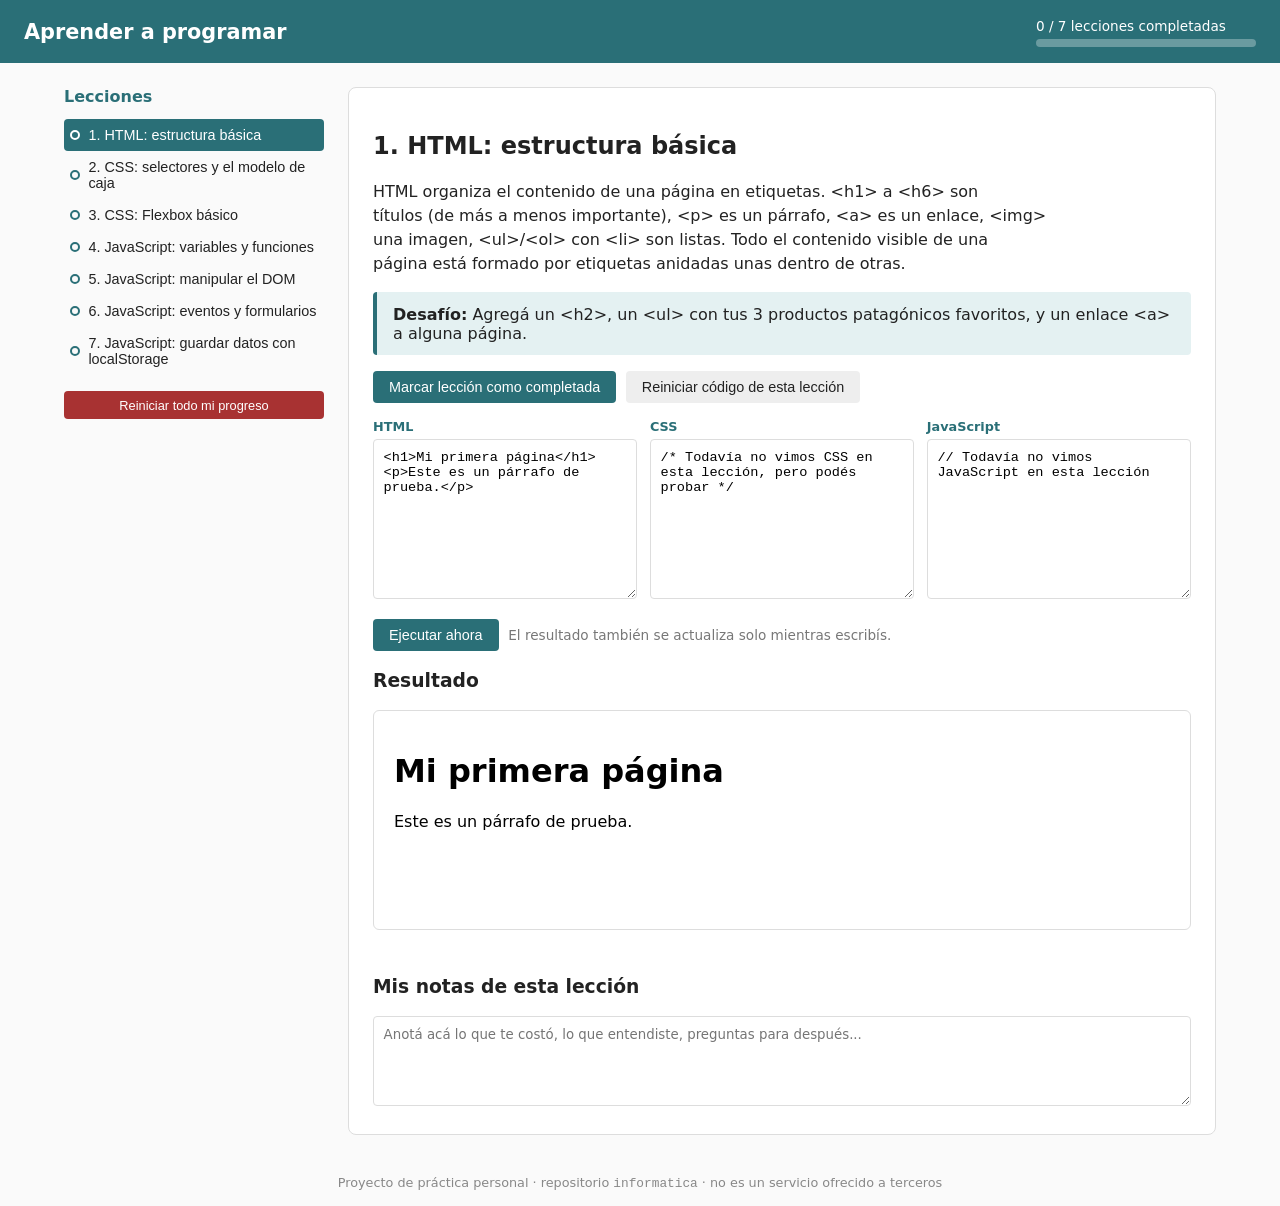
==== aprender/index.html @ 60a8a651 "Agregar app interactiva de lecciones (HTML/CSS/JS con editor en vivo) Curso interactivo con 7 leccio" ====
<!DOCTYPE html>
<html lang="es">
<head>
<meta charset="UTF-8">
<meta name="viewport" content="width=device-width, initial-scale=1.0">
<title>Aprender a programar — informática</title>
<meta name="description" content="Lecciones interactivas de HTML, CSS y JavaScript con editor de código en vivo, para aprender a programar de forma autodidacta.">
<link rel="stylesheet" href="css/estilo.css">
</head>
<body>

<header class="topbar">
  <h1>Aprender a programar</h1>
  <div class="progreso">
    <span id="texto-progreso">0 / 0 lecciones completadas</span>
    <div class="barra-progreso"><div id="barra-progreso-relleno" class="barra-progreso-relleno"></div></div>
  </div>
</header>

<div class="layout">
  <aside class="sidebar">
    <h2>Lecciones</h2>
    <ul id="lista-lecciones"></ul>
    <button id="btn-reiniciar-todo" class="btn btn-peligro btn-chico">Reiniciar todo mi progreso</button>
  </aside>

  <main class="contenido">
    <h2 id="titulo-leccion"></h2>
    <p id="resumen-leccion" class="resumen"></p>

    <div class="caja-reto">
      <strong>Desafío:</strong> <span id="reto-leccion"></span>
    </div>

    <div class="acciones-leccion">
      <button id="btn-completada" class="btn btn-primario"></button>
      <button id="btn-reiniciar-codigo" class="btn btn-secundario">Reiniciar código de esta lección</button>
    </div>

    <div class="editor-grid">
      <div class="editor-columna">
        <label for="editor-html">HTML</label>
        <textarea id="editor-html" spellcheck="false"></textarea>
      </div>
      <div class="editor-columna">
        <label for="editor-css">CSS</label>
        <textarea id="editor-css" spellcheck="false"></textarea>
      </div>
      <div class="editor-columna">
        <label for="editor-js">JavaScript</label>
        <textarea id="editor-js" spellcheck="false"></textarea>
      </div>
    </div>

    <div class="acciones-leccion">
      <button id="btn-ejecutar" class="btn btn-primario">Ejecutar ahora</button>
      <span class="ayuda-chica">El resultado también se actualiza solo mientras escribís.</span>
    </div>

    <h3>Resultado</h3>
    <iframe id="vista-previa" class="vista-previa" title="Resultado del código"></iframe>

    <h3>Mis notas de esta lección</h3>
    <textarea id="campo-notas" class="campo-notas" placeholder="Anotá acá lo que te costó, lo que entendiste, preguntas para después..."></textarea>
  </main>
</div>

<footer class="pie">
  Proyecto de práctica personal · repositorio <code>informatica</code> · no es un servicio ofrecido a terceros
</footer>

<script src="js/lecciones.js"></script>
<script src="js/progreso.js"></script>
<script src="js/playground.js"></script>
<script src="js/app.js"></script>
</body>
</html>
---- aprender/css/estilo.css ----
:root {
  --acento: #2a6f77;
  --acento-claro: #e4f1f2;
  --texto: #222;
  --fondo: #fafafa;
  --borde: #ddd;
  --verde-ok: #3a7d44;
  --rojo: #a83232;
}

* { box-sizing: border-box; }

body {
  margin: 0;
  font-family: system-ui, sans-serif;
  color: var(--texto);
  background-color: var(--fondo);
}

.topbar {
  background-color: var(--acento);
  color: white;
  padding: 1rem 1.5rem;
  display: flex;
  flex-wrap: wrap;
  justify-content: space-between;
  align-items: center;
  gap: 1rem;
}

.topbar h1 { margin: 0; font-size: 1.3rem; }

.progreso { min-width: 220px; }

.progreso span { font-size: 0.85rem; }

.barra-progreso {
  background-color: rgba(255,255,255,0.3);
  border-radius: 6px;
  height: 8px;
  margin-top: 4px;
  overflow: hidden;
}

.barra-progreso-relleno {
  background-color: #e8b84b;
  height: 100%;
  width: 0%;
  transition: width 0.3s ease;
}

.layout {
  display: grid;
  grid-template-columns: 260px 1fr;
  gap: 1.5rem;
  padding: 1.5rem;
  max-width: 1200px;
  margin: 0 auto;
}

.sidebar h2 { font-size: 1rem; color: var(--acento); margin-top: 0; }

#lista-lecciones {
  list-style: none;
  padding: 0;
  margin: 0 0 1rem 0;
}

.item-leccion {
  display: flex;
  align-items: center;
  gap: 0.5rem;
  width: 100%;
  text-align: left;
  background: none;
  border: none;
  padding: 0.5rem 0.4rem;
  border-radius: 4px;
  cursor: pointer;
  font-size: 0.9rem;
  color: var(--texto);
}

.item-leccion:hover { background-color: var(--acento-claro); }
.item-leccion.activa { background-color: var(--acento); color: white; }

.marca {
  width: 10px;
  height: 10px;
  border-radius: 50%;
  border: 2px solid var(--acento);
  flex-shrink: 0;
}

.item-leccion.activa .marca { border-color: white; }

.marca.completa { background-color: var(--verde-ok); border-color: var(--verde-ok); }
.item-leccion.activa .marca.completa { background-color: #e8b84b; border-color: #e8b84b; }

.contenido {
  background-color: white;
  border: 1px solid var(--borde);
  border-radius: 8px;
  padding: 1.5rem;
}

.resumen { line-height: 1.5; white-space: pre-line; }

.caja-reto {
  background-color: var(--acento-claro);
  border-left: 4px solid var(--acento);
  padding: 0.8rem 1rem;
  border-radius: 4px;
  margin-bottom: 1rem;
}

.acciones-leccion {
  display: flex;
  align-items: center;
  gap: 0.6rem;
  margin-bottom: 1rem;
  flex-wrap: wrap;
}

.ayuda-chica { font-size: 0.85rem; color: #777; }

.btn {
  padding: 0.5rem 1rem;
  border-radius: 4px;
  border: none;
  cursor: pointer;
  font-size: 0.9rem;
}

.btn-primario { background-color: var(--acento); color: white; }
.btn-primario:hover { opacity: 0.9; }
.btn-primario.completada { background-color: var(--verde-ok); }

.btn-secundario { background-color: #eee; color: var(--texto); }
.btn-secundario:hover { background-color: #e2e2e2; }

.btn-peligro { background-color: var(--rojo); color: white; }
.btn-chico { font-size: 0.8rem; padding: 0.4rem 0.7rem; width: 100%; }

.editor-grid {
  display: grid;
  grid-template-columns: repeat(3, 1fr);
  gap: 0.8rem;
  margin-bottom: 1rem;
}

.editor-columna label {
  display: block;
  font-size: 0.8rem;
  font-weight: bold;
  color: var(--acento);
  margin-bottom: 0.3rem;
}

.editor-columna textarea {
  width: 100%;
  height: 160px;
  font-family: 'Courier New', monospace;
  font-size: 0.85rem;
  padding: 0.6rem;
  border: 1px solid var(--borde);
  border-radius: 4px;
  resize: vertical;
}

.vista-previa {
  width: 100%;
  height: 220px;
  border: 1px solid var(--borde);
  border-radius: 6px;
  margin-bottom: 1.5rem;
  background-color: white;
}

.campo-notas {
  width: 100%;
  height: 90px;
  padding: 0.6rem;
  border: 1px solid var(--borde);
  border-radius: 4px;
  font-family: inherit;
  resize: vertical;
}

.pie {
  text-align: center;
  padding: 1rem;
  font-size: 0.8rem;
  color: #888;
}

@media (max-width: 850px) {
  .layout { grid-template-columns: 1fr; }
  .editor-grid { grid-template-columns: 1fr; }
}
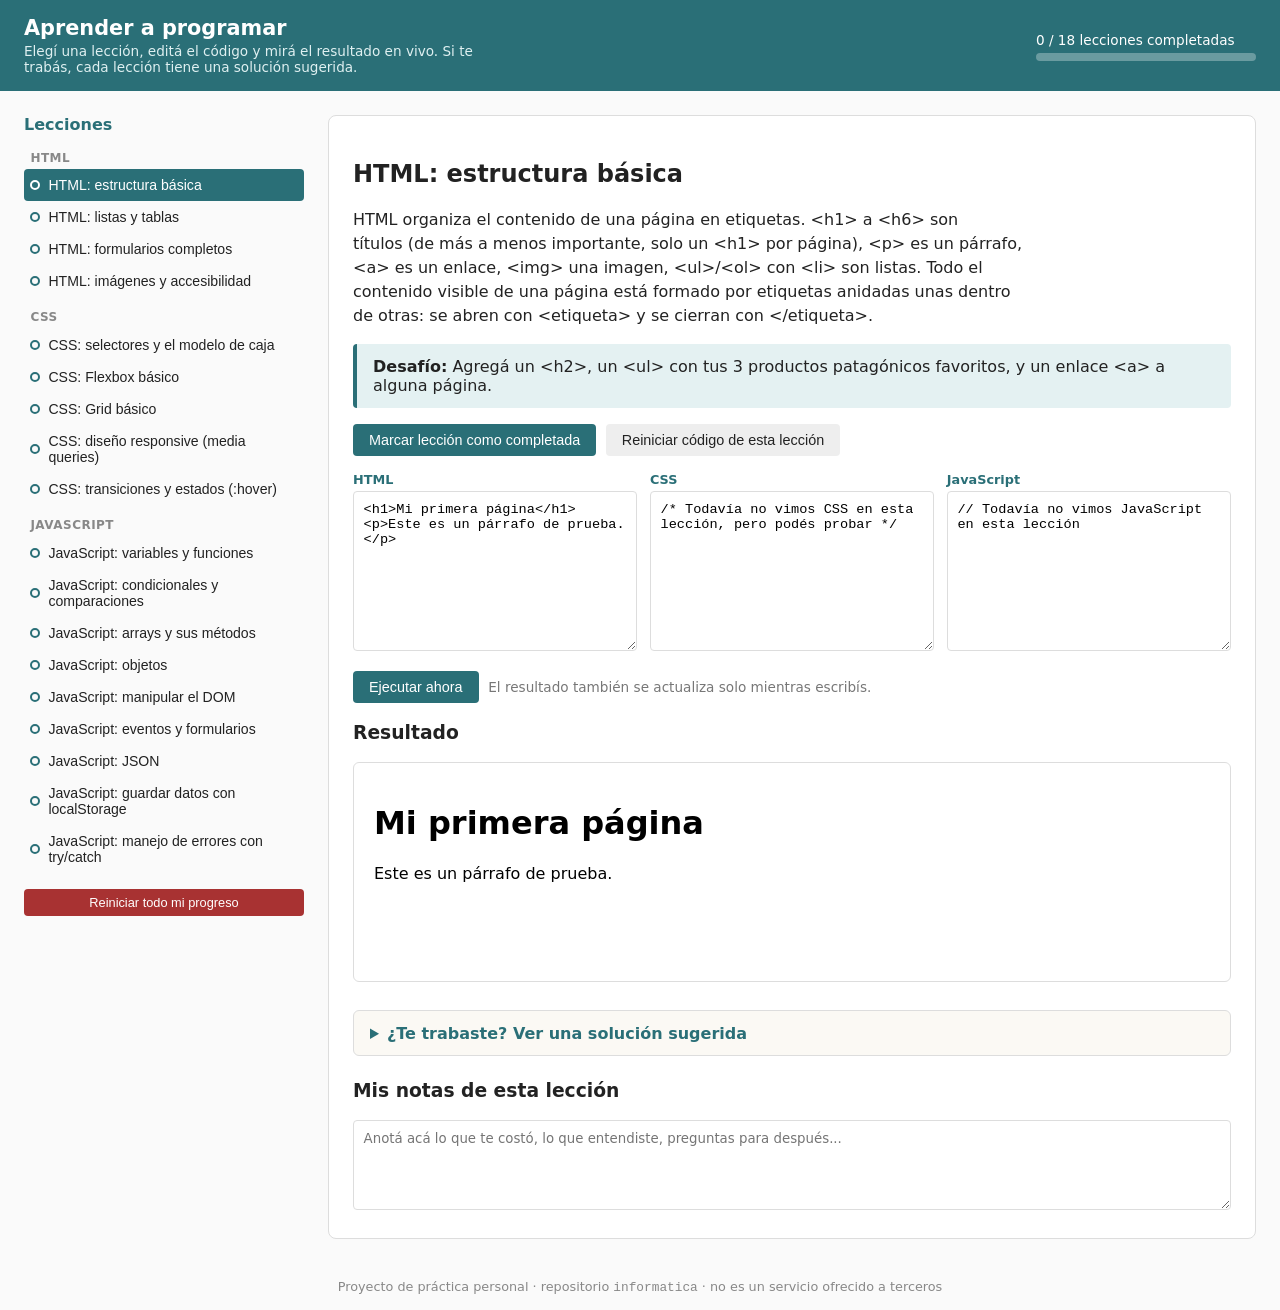
==== commit ae5f0a26: "Ampliar a 18 lecciones con solución sugerida y corregir bug de errores no atrapados De 7 a 18 leccio" ====
--- a/aprender/index.html
+++ b/aprender/index.html
@@ -10,7 +10,10 @@
 <body>
 
 <header class="topbar">
-  <h1>Aprender a programar</h1>
+  <div>
+    <h1>Aprender a programar</h1>
+    <p class="subtitulo">Elegí una lección, editá el código y mirá el resultado en vivo. Si te trabás, cada lección tiene una solución sugerida.</p>
+  </div>
   <div class="progreso">
     <span id="texto-progreso">0 / 0 lecciones completadas</span>
     <div class="barra-progreso"><div id="barra-progreso-relleno" class="barra-progreso-relleno"></div></div>
@@ -60,6 +63,26 @@
     <h3>Resultado</h3>
     <iframe id="vista-previa" class="vista-previa" title="Resultado del código"></iframe>
 
+    <details id="detalle-solucion" class="detalle-solucion">
+      <summary>¿Te trabaste? Ver una solución sugerida</summary>
+      <p id="explicacion-solucion" class="explicacion-solucion"></p>
+      <div class="solucion-grid">
+        <div class="solucion-columna">
+          <strong>HTML</strong>
+          <pre><code id="solucion-html"></code></pre>
+        </div>
+        <div class="solucion-columna">
+          <strong>CSS</strong>
+          <pre><code id="solucion-css"></code></pre>
+        </div>
+        <div class="solucion-columna">
+          <strong>JavaScript</strong>
+          <pre><code id="solucion-js"></code></pre>
+        </div>
+      </div>
+      <button id="btn-cargar-solucion" class="btn btn-secundario">Cargar esta solución en el editor</button>
+    </details>
+
     <h3>Mis notas de esta lección</h3>
     <textarea id="campo-notas" class="campo-notas" placeholder="Anotá acá lo que te costó, lo que entendiste, preguntas para después..."></textarea>
   </main>
--- a/aprender/css/estilo.css
+++ b/aprender/css/estilo.css
@@ -30,6 +30,13 @@
 
 .topbar h1 { margin: 0; font-size: 1.3rem; }
 
+.subtitulo {
+  margin: 0.2rem 0 0 0;
+  font-size: 0.85rem;
+  color: #dff0f1;
+  max-width: 500px;
+}
+
 .progreso { min-width: 220px; }
 
 .progreso span { font-size: 0.85rem; }
@@ -51,14 +58,21 @@
 
 .layout {
   display: grid;
-  grid-template-columns: 260px 1fr;
+  grid-template-columns: 280px 1fr;
   gap: 1.5rem;
   padding: 1.5rem;
-  max-width: 1200px;
+  max-width: 1300px;
   margin: 0 auto;
 }
 
 .sidebar h2 { font-size: 1rem; color: var(--acento); margin-top: 0; }
+
+.sidebar {
+  max-height: calc(100vh - 3rem);
+  overflow-y: auto;
+  position: sticky;
+  top: 1.5rem;
+}
 
 #lista-lecciones {
   list-style: none;
@@ -66,6 +80,17 @@
   margin: 0 0 1rem 0;
 }
 
+.titulo-categoria {
+  font-size: 0.75rem;
+  font-weight: bold;
+  text-transform: uppercase;
+  letter-spacing: 0.04em;
+  color: #888;
+  padding: 0.8rem 0.4rem 0.3rem;
+}
+
+.titulo-categoria:first-child { padding-top: 0.2rem; }
+
 .item-leccion {
   display: flex;
   align-items: center;
@@ -77,7 +102,7 @@
   padding: 0.5rem 0.4rem;
   border-radius: 4px;
   cursor: pointer;
-  font-size: 0.9rem;
+  font-size: 0.88rem;
   color: var(--texto);
 }
 
@@ -166,6 +191,7 @@
   border: 1px solid var(--borde);
   border-radius: 4px;
   resize: vertical;
+  tab-size: 2;
 }
 
 .vista-previa {
@@ -177,6 +203,50 @@
   background-color: white;
 }
 
+.detalle-solucion {
+  background-color: #fbf9f4;
+  border: 1px solid var(--borde);
+  border-radius: 6px;
+  padding: 0.8rem 1rem;
+  margin-bottom: 1.5rem;
+}
+
+.detalle-solucion summary {
+  cursor: pointer;
+  font-weight: bold;
+  color: var(--acento);
+}
+
+.explicacion-solucion {
+  margin: 0.8rem 0;
+  line-height: 1.5;
+}
+
+.solucion-grid {
+  display: grid;
+  grid-template-columns: repeat(3, 1fr);
+  gap: 0.8rem;
+  margin-bottom: 0.8rem;
+}
+
+.solucion-columna strong {
+  display: block;
+  font-size: 0.8rem;
+  color: var(--acento);
+  margin-bottom: 0.3rem;
+}
+
+.solucion-columna pre {
+  background-color: #2b2b2b;
+  color: #f0e8d5;
+  padding: 0.6rem;
+  border-radius: 4px;
+  font-size: 0.8rem;
+  overflow-x: auto;
+  max-height: 200px;
+  margin: 0;
+}
+
 .campo-notas {
   width: 100%;
   height: 90px;
@@ -197,4 +267,6 @@
 @media (max-width: 850px) {
   .layout { grid-template-columns: 1fr; }
   .editor-grid { grid-template-columns: 1fr; }
-}
+  .solucion-grid { grid-template-columns: 1fr; }
+  .sidebar { position: static; max-height: none; }
+}
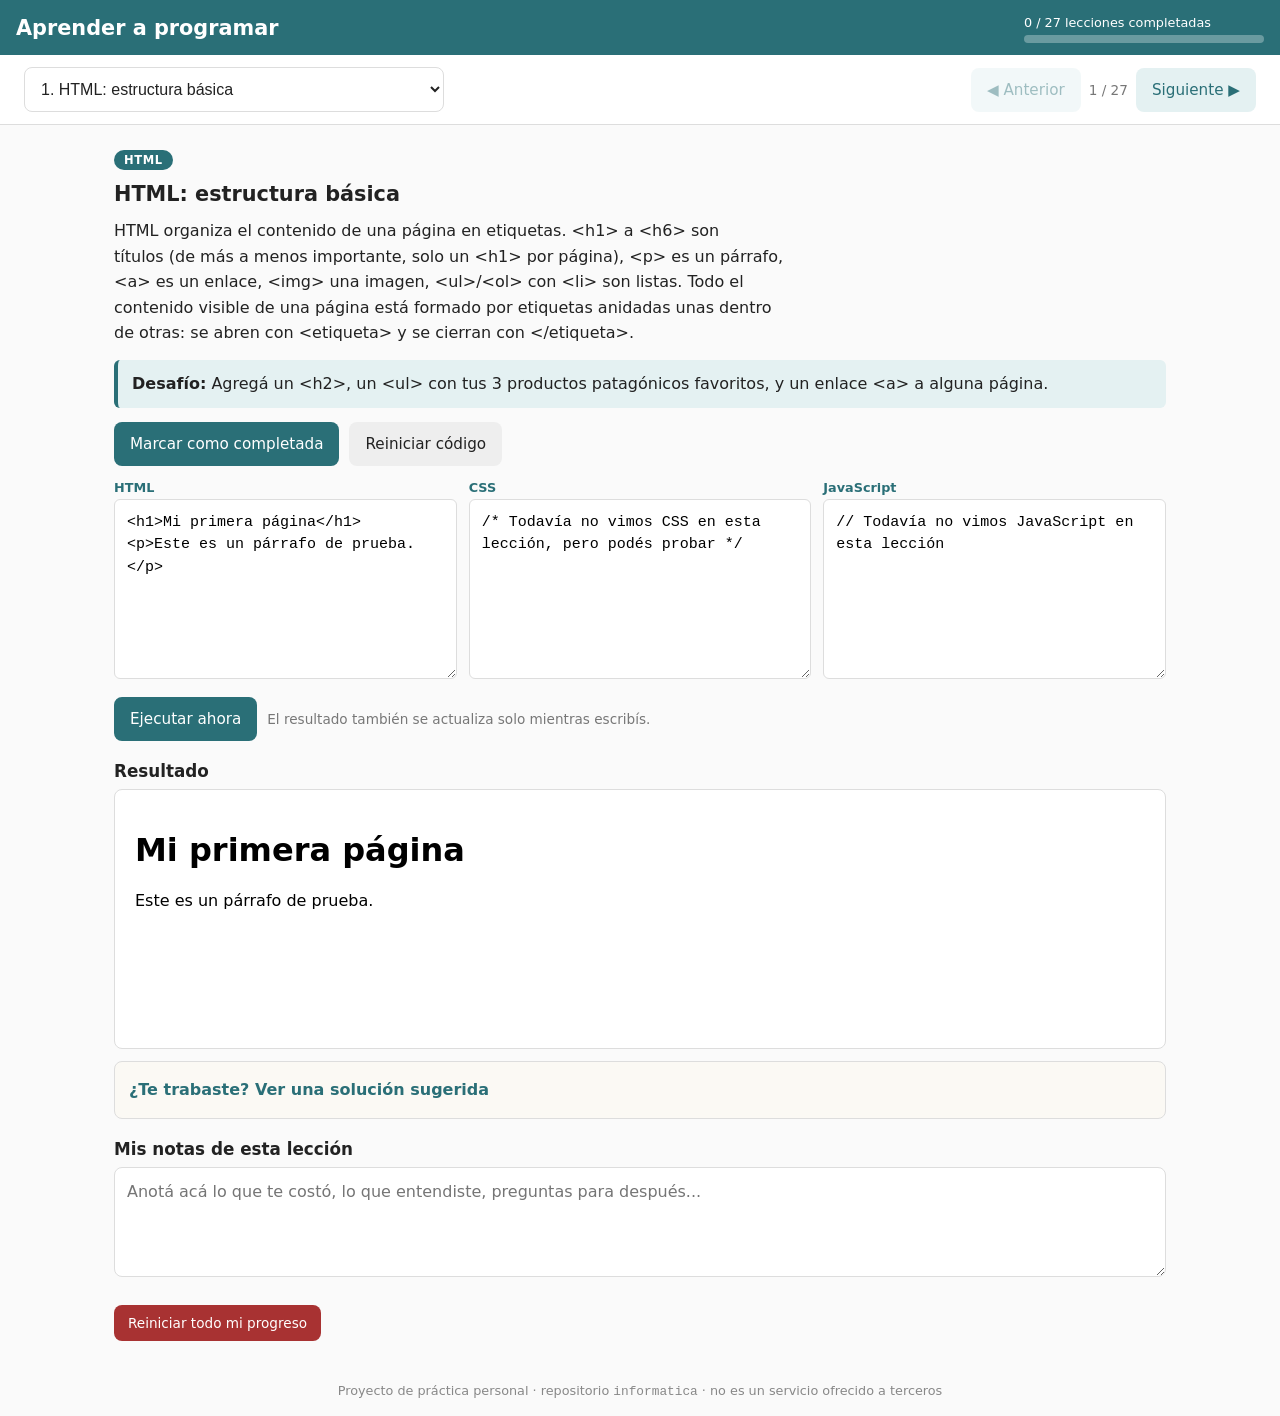
==== commit 4908c75d: "Rediseñar la app de aprendizaje para el celular y sumar 9 lecciones Contenido: de 18 a 27 lecciones." ====
--- a/aprender/index.html
+++ b/aprender/index.html
@@ -2,91 +2,114 @@
 <html lang="es">
 <head>
 <meta charset="UTF-8">
-<meta name="viewport" content="width=device-width, initial-scale=1.0">
+<meta name="viewport" content="width=device-width, initial-scale=1.0, viewport-fit=cover">
 <title>Aprender a programar — informática</title>
-<meta name="description" content="Lecciones interactivas de HTML, CSS y JavaScript con editor de código en vivo, para aprender a programar de forma autodidacta.">
+<meta name="description" content="Lecciones interactivas de HTML, CSS y JavaScript con editor de código en vivo, pensadas para el celular. Aprendé a programar de forma autodidacta.">
+
+<!-- Pensado para el celular: color de la barra del navegador e instalable como app -->
+<meta name="theme-color" content="#2a6f77">
+<meta name="mobile-web-app-capable" content="yes">
+<meta name="apple-mobile-web-app-capable" content="yes">
+<meta name="apple-mobile-web-app-status-bar-style" content="black-translucent">
+<meta name="apple-mobile-web-app-title" content="Aprender">
+<link rel="manifest" href="manifest.json">
+<link rel="apple-touch-icon" href="icono.svg">
+<link rel="icon" href="icono.svg" type="image/svg+xml">
+
 <link rel="stylesheet" href="css/estilo.css">
 </head>
 <body>
 
 <header class="topbar">
-  <div>
-    <h1>Aprender a programar</h1>
-    <p class="subtitulo">Elegí una lección, editá el código y mirá el resultado en vivo. Si te trabás, cada lección tiene una solución sugerida.</p>
-  </div>
+  <h1>Aprender a programar</h1>
   <div class="progreso">
     <span id="texto-progreso">0 / 0 lecciones completadas</span>
     <div class="barra-progreso"><div id="barra-progreso-relleno" class="barra-progreso-relleno"></div></div>
   </div>
 </header>
 
-<div class="layout">
-  <aside class="sidebar">
-    <h2>Lecciones</h2>
-    <ul id="lista-lecciones"></ul>
-    <button id="btn-reiniciar-todo" class="btn btn-peligro btn-chico">Reiniciar todo mi progreso</button>
-  </aside>
+<!-- Navegación pensada para el pulgar: un desplegable para saltar a cualquier
+     lección + botones grandes de anterior/siguiente. -->
+<nav class="navegacion">
+  <label class="visualmente-oculto" for="selector-leccion">Elegir lección</label>
+  <select id="selector-leccion" class="selector-leccion"></select>
+  <div class="nav-flechas">
+    <button id="btn-anterior" class="btn btn-nav" type="button">◀ Anterior</button>
+    <span id="contador-leccion" class="contador-leccion">1 / 27</span>
+    <button id="btn-siguiente" class="btn btn-nav" type="button">Siguiente ▶</button>
+  </div>
+</nav>
 
-  <main class="contenido">
-    <h2 id="titulo-leccion"></h2>
-    <p id="resumen-leccion" class="resumen"></p>
+<main class="contenido">
+  <span id="categoria-leccion" class="chip-categoria"></span>
+  <h2 id="titulo-leccion"></h2>
+  <p id="resumen-leccion" class="resumen"></p>
 
-    <div class="caja-reto">
-      <strong>Desafío:</strong> <span id="reto-leccion"></span>
+  <div class="caja-reto">
+    <strong>Desafío:</strong> <span id="reto-leccion"></span>
+  </div>
+
+  <div class="acciones-leccion">
+    <button id="btn-completada" class="btn btn-primario"></button>
+    <button id="btn-reiniciar-codigo" class="btn btn-secundario">Reiniciar código</button>
+  </div>
+
+  <!-- En el celular, un editor a la vez con pestañas (menos scroll). En pantalla
+       ancha se muestran los tres a la vez (lo maneja el CSS). -->
+  <div class="editor-tabs" role="tablist">
+    <button class="editor-tab activo" data-editor="html" type="button">HTML</button>
+    <button class="editor-tab" data-editor="css" type="button">CSS</button>
+    <button class="editor-tab" data-editor="js" type="button">JS</button>
+  </div>
+
+  <div class="editor-grid">
+    <div class="editor-panel activo" data-editor="html">
+      <label class="etiqueta-editor" for="editor-html">HTML</label>
+      <textarea id="editor-html" spellcheck="false" autocapitalize="off" autocomplete="off" autocorrect="off"></textarea>
     </div>
+    <div class="editor-panel" data-editor="css">
+      <label class="etiqueta-editor" for="editor-css">CSS</label>
+      <textarea id="editor-css" spellcheck="false" autocapitalize="off" autocomplete="off" autocorrect="off"></textarea>
+    </div>
+    <div class="editor-panel" data-editor="js">
+      <label class="etiqueta-editor" for="editor-js">JavaScript</label>
+      <textarea id="editor-js" spellcheck="false" autocapitalize="off" autocomplete="off" autocorrect="off"></textarea>
+    </div>
+  </div>
 
-    <div class="acciones-leccion">
-      <button id="btn-completada" class="btn btn-primario"></button>
-      <button id="btn-reiniciar-codigo" class="btn btn-secundario">Reiniciar código de esta lección</button>
-    </div>
+  <div class="acciones-leccion">
+    <button id="btn-ejecutar" class="btn btn-primario">Ejecutar ahora</button>
+    <span class="ayuda-chica">El resultado también se actualiza solo mientras escribís.</span>
+  </div>
 
-    <div class="editor-grid">
-      <div class="editor-columna">
-        <label for="editor-html">HTML</label>
-        <textarea id="editor-html" spellcheck="false"></textarea>
+  <h3>Resultado</h3>
+  <iframe id="vista-previa" class="vista-previa" title="Resultado del código"></iframe>
+
+  <details id="detalle-solucion" class="detalle-solucion">
+    <summary>¿Te trabaste? Ver una solución sugerida</summary>
+    <p id="explicacion-solucion" class="explicacion-solucion"></p>
+    <div class="solucion-grid">
+      <div class="solucion-columna">
+        <strong>HTML</strong>
+        <pre><code id="solucion-html"></code></pre>
       </div>
-      <div class="editor-columna">
-        <label for="editor-css">CSS</label>
-        <textarea id="editor-css" spellcheck="false"></textarea>
+      <div class="solucion-columna">
+        <strong>CSS</strong>
+        <pre><code id="solucion-css"></code></pre>
       </div>
-      <div class="editor-columna">
-        <label for="editor-js">JavaScript</label>
-        <textarea id="editor-js" spellcheck="false"></textarea>
+      <div class="solucion-columna">
+        <strong>JavaScript</strong>
+        <pre><code id="solucion-js"></code></pre>
       </div>
     </div>
+    <button id="btn-cargar-solucion" class="btn btn-secundario">Cargar esta solución en el editor</button>
+  </details>
 
-    <div class="acciones-leccion">
-      <button id="btn-ejecutar" class="btn btn-primario">Ejecutar ahora</button>
-      <span class="ayuda-chica">El resultado también se actualiza solo mientras escribís.</span>
-    </div>
+  <h3>Mis notas de esta lección</h3>
+  <textarea id="campo-notas" class="campo-notas" placeholder="Anotá acá lo que te costó, lo que entendiste, preguntas para después..."></textarea>
 
-    <h3>Resultado</h3>
-    <iframe id="vista-previa" class="vista-previa" title="Resultado del código"></iframe>
-
-    <details id="detalle-solucion" class="detalle-solucion">
-      <summary>¿Te trabaste? Ver una solución sugerida</summary>
-      <p id="explicacion-solucion" class="explicacion-solucion"></p>
-      <div class="solucion-grid">
-        <div class="solucion-columna">
-          <strong>HTML</strong>
-          <pre><code id="solucion-html"></code></pre>
-        </div>
-        <div class="solucion-columna">
-          <strong>CSS</strong>
-          <pre><code id="solucion-css"></code></pre>
-        </div>
-        <div class="solucion-columna">
-          <strong>JavaScript</strong>
-          <pre><code id="solucion-js"></code></pre>
-        </div>
-      </div>
-      <button id="btn-cargar-solucion" class="btn btn-secundario">Cargar esta solución en el editor</button>
-    </details>
-
-    <h3>Mis notas de esta lección</h3>
-    <textarea id="campo-notas" class="campo-notas" placeholder="Anotá acá lo que te costó, lo que entendiste, preguntas para después..."></textarea>
-  </main>
-</div>
+  <button id="btn-reiniciar-todo" class="btn btn-peligro btn-chico">Reiniciar todo mi progreso</button>
+</main>
 
 <footer class="pie">
   Proyecto de práctica personal · repositorio <code>informatica</code> · no es un servicio ofrecido a terceros
@@ -96,5 +119,16 @@
 <script src="js/progreso.js"></script>
 <script src="js/playground.js"></script>
 <script src="js/app.js"></script>
+<script>
+  /* Registrar el service worker solo cuando la página se sirve por https
+     (por ejemplo GitHub Pages). Así la app se puede "instalar" en el celular
+     y funcionar sin internet. Nunca rompe la app si no está disponible:
+     abierta como archivo local (file://) simplemente no se registra. */
+  if ('serviceWorker' in navigator && location.protocol === 'https:') {
+    window.addEventListener('load', function () {
+      navigator.serviceWorker.register('sw.js').catch(function () { /* sin conexión / no soportado: la app sigue andando igual */ });
+    });
+  }
+</script>
 </body>
 </html>
--- a/aprender/css/estilo.css
+++ b/aprender/css/estilo.css
@@ -1,3 +1,11 @@
+/* ------------------------------------------------------------------
+   Estilos de la app "Aprender a programar".
+   Pensada PRIMERO para el celular (mobile-first): las reglas base son las
+   del teléfono, y más abajo hay una sola media query que mejora el layout
+   en pantallas anchas. Botones y campos grandes para el pulgar; letra de
+   16px en los campos para que el celular no haga zoom al tocarlos.
+   ------------------------------------------------------------------ */
+
 :root {
   --acento: #2a6f77;
   --acento-claro: #e4f1f2;
@@ -10,36 +18,38 @@
 
 * { box-sizing: border-box; }
 
+html { -webkit-text-size-adjust: 100%; }
+
 body {
   margin: 0;
-  font-family: system-ui, sans-serif;
+  font-family: system-ui, -apple-system, sans-serif;
   color: var(--texto);
   background-color: var(--fondo);
-}
+  font-size: 16px;
+  /* Respetar la "zona segura" de los celulares con notch */
+  padding-bottom: env(safe-area-inset-bottom);
+}
+
+.visualmente-oculto {
+  position: absolute;
+  width: 1px; height: 1px;
+  padding: 0; margin: -1px;
+  overflow: hidden; clip: rect(0 0 0 0);
+  white-space: nowrap; border: 0;
+}
+
+/* ---------- Barra superior ---------- */
 
 .topbar {
   background-color: var(--acento);
   color: white;
-  padding: 1rem 1.5rem;
-  display: flex;
-  flex-wrap: wrap;
-  justify-content: space-between;
-  align-items: center;
-  gap: 1rem;
-}
-
-.topbar h1 { margin: 0; font-size: 1.3rem; }
-
-.subtitulo {
-  margin: 0.2rem 0 0 0;
-  font-size: 0.85rem;
-  color: #dff0f1;
-  max-width: 500px;
-}
-
-.progreso { min-width: 220px; }
-
-.progreso span { font-size: 0.85rem; }
+  padding: 12px 16px;
+  padding-top: calc(12px + env(safe-area-inset-top));
+}
+
+.topbar h1 { margin: 0 0 6px 0; font-size: 1.15rem; }
+
+.progreso span { font-size: 0.8rem; }
 
 .barra-progreso {
   background-color: rgba(255,255,255,0.3);
@@ -56,217 +66,309 @@
   transition: width 0.3s ease;
 }
 
-.layout {
-  display: grid;
-  grid-template-columns: 280px 1fr;
-  gap: 1.5rem;
-  padding: 1.5rem;
-  max-width: 1300px;
-  margin: 0 auto;
-}
-
-.sidebar h2 { font-size: 1rem; color: var(--acento); margin-top: 0; }
-
-.sidebar {
-  max-height: calc(100vh - 3rem);
-  overflow-y: auto;
+/* ---------- Navegación (desplegable + flechas) ---------- */
+
+.navegacion {
   position: sticky;
-  top: 1.5rem;
-}
-
-#lista-lecciones {
-  list-style: none;
-  padding: 0;
-  margin: 0 0 1rem 0;
-}
-
-.titulo-categoria {
-  font-size: 0.75rem;
+  top: 0;
+  z-index: 10;
+  background-color: white;
+  border-bottom: 1px solid var(--borde);
+  padding: 10px 16px;
+  display: flex;
+  flex-direction: column;
+  gap: 8px;
+}
+
+.selector-leccion {
+  width: 100%;
+  font-size: 16px;
+  padding: 12px;
+  border: 1px solid var(--borde);
+  border-radius: 8px;
+  background-color: white;
+  color: var(--texto);
+}
+
+.nav-flechas {
+  display: flex;
+  align-items: center;
+  justify-content: space-between;
+  gap: 8px;
+}
+
+.contador-leccion {
+  font-size: 0.85rem;
+  color: #777;
+  white-space: nowrap;
+}
+
+.btn-nav {
+  flex: 1;
+  background-color: var(--acento-claro);
+  color: var(--acento);
+  min-height: 44px;
+}
+
+.btn-nav:disabled {
+  opacity: 0.45;
+  cursor: default;
+}
+
+/* ---------- Contenido ---------- */
+
+.contenido {
+  padding: 16px;
+}
+
+.chip-categoria {
+  display: inline-block;
+  background-color: var(--acento);
+  color: white;
+  font-size: 0.72rem;
   font-weight: bold;
   text-transform: uppercase;
-  letter-spacing: 0.04em;
-  color: #888;
-  padding: 0.8rem 0.4rem 0.3rem;
-}
-
-.titulo-categoria:first-child { padding-top: 0.2rem; }
-
-.item-leccion {
-  display: flex;
-  align-items: center;
-  gap: 0.5rem;
-  width: 100%;
-  text-align: left;
-  background: none;
-  border: none;
-  padding: 0.5rem 0.4rem;
-  border-radius: 4px;
-  cursor: pointer;
-  font-size: 0.88rem;
-  color: var(--texto);
-}
-
-.item-leccion:hover { background-color: var(--acento-claro); }
-.item-leccion.activa { background-color: var(--acento); color: white; }
-
-.marca {
-  width: 10px;
-  height: 10px;
-  border-radius: 50%;
-  border: 2px solid var(--acento);
-  flex-shrink: 0;
-}
-
-.item-leccion.activa .marca { border-color: white; }
-
-.marca.completa { background-color: var(--verde-ok); border-color: var(--verde-ok); }
-.item-leccion.activa .marca.completa { background-color: #e8b84b; border-color: #e8b84b; }
-
-.contenido {
-  background-color: white;
-  border: 1px solid var(--borde);
-  border-radius: 8px;
-  padding: 1.5rem;
-}
-
-.resumen { line-height: 1.5; white-space: pre-line; }
+  letter-spacing: 0.05em;
+  padding: 3px 10px;
+  border-radius: 999px;
+  margin-bottom: 8px;
+}
+
+.contenido h2 {
+  margin: 4px 0 10px 0;
+  font-size: 1.3rem;
+  line-height: 1.25;
+}
+
+.contenido h3 {
+  margin: 20px 0 8px 0;
+  font-size: 1.05rem;
+}
+
+.resumen { line-height: 1.6; white-space: pre-line; margin: 0 0 14px 0; }
 
 .caja-reto {
   background-color: var(--acento-claro);
   border-left: 4px solid var(--acento);
-  padding: 0.8rem 1rem;
-  border-radius: 4px;
-  margin-bottom: 1rem;
+  padding: 12px 14px;
+  border-radius: 6px;
+  margin-bottom: 14px;
+  line-height: 1.5;
 }
 
 .acciones-leccion {
   display: flex;
+  flex-wrap: wrap;
   align-items: center;
-  gap: 0.6rem;
-  margin-bottom: 1rem;
-  flex-wrap: wrap;
+  gap: 10px;
+  margin-bottom: 14px;
 }
 
 .ayuda-chica { font-size: 0.85rem; color: #777; }
 
+/* ---------- Botones (grandes para el dedo) ---------- */
+
 .btn {
-  padding: 0.5rem 1rem;
-  border-radius: 4px;
+  padding: 12px 16px;
+  border-radius: 8px;
   border: none;
   cursor: pointer;
+  font-size: 0.95rem;
+  min-height: 44px;
+  font-family: inherit;
+}
+
+.btn-primario { background-color: var(--acento); color: white; }
+.btn-primario:active { opacity: 0.85; }
+.btn-primario.completada { background-color: var(--verde-ok); }
+
+.btn-secundario { background-color: #eee; color: var(--texto); }
+
+.btn-peligro { background-color: var(--rojo); color: white; }
+
+.btn-chico { font-size: 0.85rem; padding: 10px 14px; min-height: 0; margin-top: 24px; width: 100%; }
+
+/* ---------- Editores con pestañas ---------- */
+
+.editor-tabs {
+  display: flex;
+  gap: 4px;
+  margin-bottom: 8px;
+}
+
+.editor-tab {
+  flex: 1;
+  padding: 10px;
+  border: 1px solid var(--borde);
+  border-bottom: none;
+  border-radius: 8px 8px 0 0;
+  background-color: #f0f0f0;
+  color: #666;
   font-size: 0.9rem;
-}
-
-.btn-primario { background-color: var(--acento); color: white; }
-.btn-primario:hover { opacity: 0.9; }
-.btn-primario.completada { background-color: var(--verde-ok); }
-
-.btn-secundario { background-color: #eee; color: var(--texto); }
-.btn-secundario:hover { background-color: #e2e2e2; }
-
-.btn-peligro { background-color: var(--rojo); color: white; }
-.btn-chico { font-size: 0.8rem; padding: 0.4rem 0.7rem; width: 100%; }
-
-.editor-grid {
-  display: grid;
-  grid-template-columns: repeat(3, 1fr);
-  gap: 0.8rem;
-  margin-bottom: 1rem;
-}
-
-.editor-columna label {
-  display: block;
-  font-size: 0.8rem;
   font-weight: bold;
-  color: var(--acento);
-  margin-bottom: 0.3rem;
-}
-
-.editor-columna textarea {
+  cursor: pointer;
+  min-height: 44px;
+}
+
+.editor-tab.activo {
+  background-color: var(--acento);
+  color: white;
+  border-color: var(--acento);
+}
+
+.editor-grid { margin-bottom: 14px; }
+
+.editor-panel { display: none; }
+.editor-panel.activo { display: block; }
+
+.etiqueta-editor {
+  display: none; /* en el celular la pestaña ya dice cuál es */
+}
+
+.editor-panel textarea {
   width: 100%;
-  height: 160px;
+  height: 200px;
   font-family: 'Courier New', monospace;
-  font-size: 0.85rem;
-  padding: 0.6rem;
-  border: 1px solid var(--borde);
-  border-radius: 4px;
+  font-size: 15px;
+  padding: 12px;
+  border: 1px solid var(--borde);
+  border-radius: 0 8px 8px 8px;
   resize: vertical;
   tab-size: 2;
-}
+  line-height: 1.5;
+}
+
+/* ---------- Resultado ---------- */
 
 .vista-previa {
   width: 100%;
-  height: 220px;
-  border: 1px solid var(--borde);
-  border-radius: 6px;
-  margin-bottom: 1.5rem;
+  height: 260px;
+  border: 1px solid var(--borde);
+  border-radius: 8px;
+  margin-bottom: 8px;
   background-color: white;
 }
+
+/* ---------- Solución sugerida ---------- */
 
 .detalle-solucion {
   background-color: #fbf9f4;
   border: 1px solid var(--borde);
-  border-radius: 6px;
-  padding: 0.8rem 1rem;
-  margin-bottom: 1.5rem;
+  border-radius: 8px;
+  padding: 12px 14px;
+  margin-bottom: 16px;
 }
 
 .detalle-solucion summary {
   cursor: pointer;
   font-weight: bold;
   color: var(--acento);
-}
-
-.explicacion-solucion {
-  margin: 0.8rem 0;
-  line-height: 1.5;
-}
-
-.solucion-grid {
-  display: grid;
-  grid-template-columns: repeat(3, 1fr);
-  gap: 0.8rem;
-  margin-bottom: 0.8rem;
-}
+  min-height: 32px;
+  display: flex;
+  align-items: center;
+}
+
+.explicacion-solucion { margin: 12px 0; line-height: 1.55; }
+
+.solucion-grid { margin-bottom: 12px; }
+
+.solucion-columna { margin-bottom: 12px; }
 
 .solucion-columna strong {
   display: block;
   font-size: 0.8rem;
   color: var(--acento);
-  margin-bottom: 0.3rem;
+  margin-bottom: 4px;
 }
 
 .solucion-columna pre {
   background-color: #2b2b2b;
   color: #f0e8d5;
-  padding: 0.6rem;
-  border-radius: 4px;
-  font-size: 0.8rem;
+  padding: 12px;
+  border-radius: 6px;
+  font-size: 0.82rem;
   overflow-x: auto;
-  max-height: 200px;
   margin: 0;
-}
+  -webkit-overflow-scrolling: touch;
+}
+
+/* ---------- Notas ---------- */
 
 .campo-notas {
   width: 100%;
-  height: 90px;
-  padding: 0.6rem;
-  border: 1px solid var(--borde);
-  border-radius: 4px;
+  height: 110px;
+  padding: 12px;
+  border: 1px solid var(--borde);
+  border-radius: 8px;
   font-family: inherit;
+  font-size: 16px;
   resize: vertical;
+  line-height: 1.5;
 }
 
 .pie {
   text-align: center;
-  padding: 1rem;
+  padding: 16px;
   font-size: 0.8rem;
   color: #888;
-}
-
-@media (max-width: 850px) {
-  .layout { grid-template-columns: 1fr; }
-  .editor-grid { grid-template-columns: 1fr; }
-  .solucion-grid { grid-template-columns: 1fr; }
-  .sidebar { position: static; max-height: none; }
-}
+  line-height: 1.5;
+}
+
+/* ==================================================================
+   Pantallas anchas (tablet / computadora): se aprovecha el espacio.
+   La versión de celular es la base; esto es solo una mejora encima.
+   ================================================================== */
+
+@media (min-width: 900px) {
+  .topbar {
+    display: flex;
+    justify-content: space-between;
+    align-items: center;
+  }
+  .topbar h1 { margin: 0; font-size: 1.3rem; }
+  .progreso { min-width: 240px; }
+
+  .navegacion {
+    flex-direction: row;
+    align-items: center;
+    padding: 12px 24px;
+  }
+  .selector-leccion { max-width: 420px; }
+  .nav-flechas { margin-left: auto; flex: 0 0 auto; }
+  .btn-nav { flex: 0 0 auto; }
+
+  .contenido {
+    max-width: 1100px;
+    margin: 0 auto;
+    padding: 24px;
+  }
+
+  /* En pantalla ancha se muestran los tres editores a la vez y se ocultan
+     las pestañas: hay espacio de sobra y es más cómodo verlos juntos. */
+  .editor-tabs { display: none; }
+  .editor-grid {
+    display: grid;
+    grid-template-columns: repeat(3, 1fr);
+    gap: 12px;
+  }
+  .editor-panel { display: block; }
+  .etiqueta-editor {
+    display: block;
+    font-size: 0.8rem;
+    font-weight: bold;
+    color: var(--acento);
+    margin-bottom: 4px;
+  }
+  .editor-panel textarea {
+    height: 180px;
+    border-radius: 6px;
+  }
+
+  .solucion-grid {
+    display: grid;
+    grid-template-columns: repeat(3, 1fr);
+    gap: 12px;
+  }
+
+  .btn-chico { width: auto; }
+}
